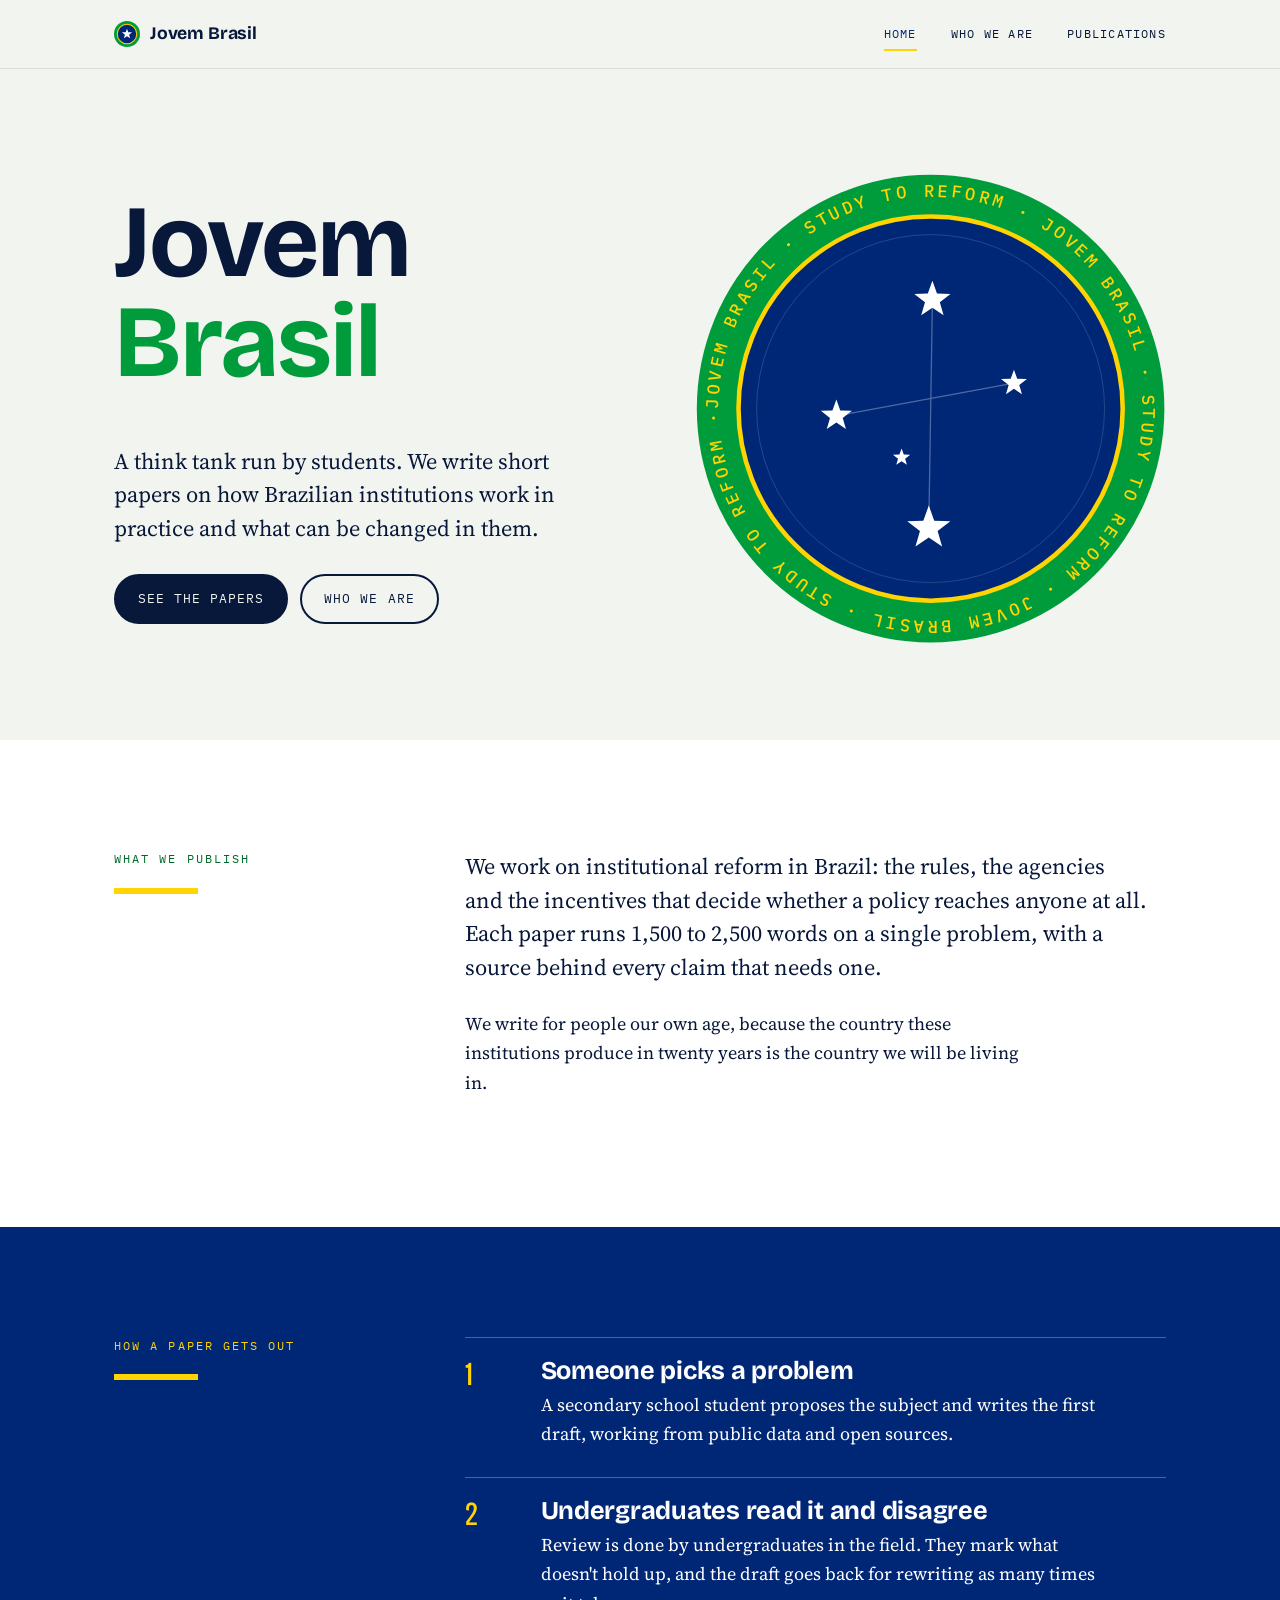
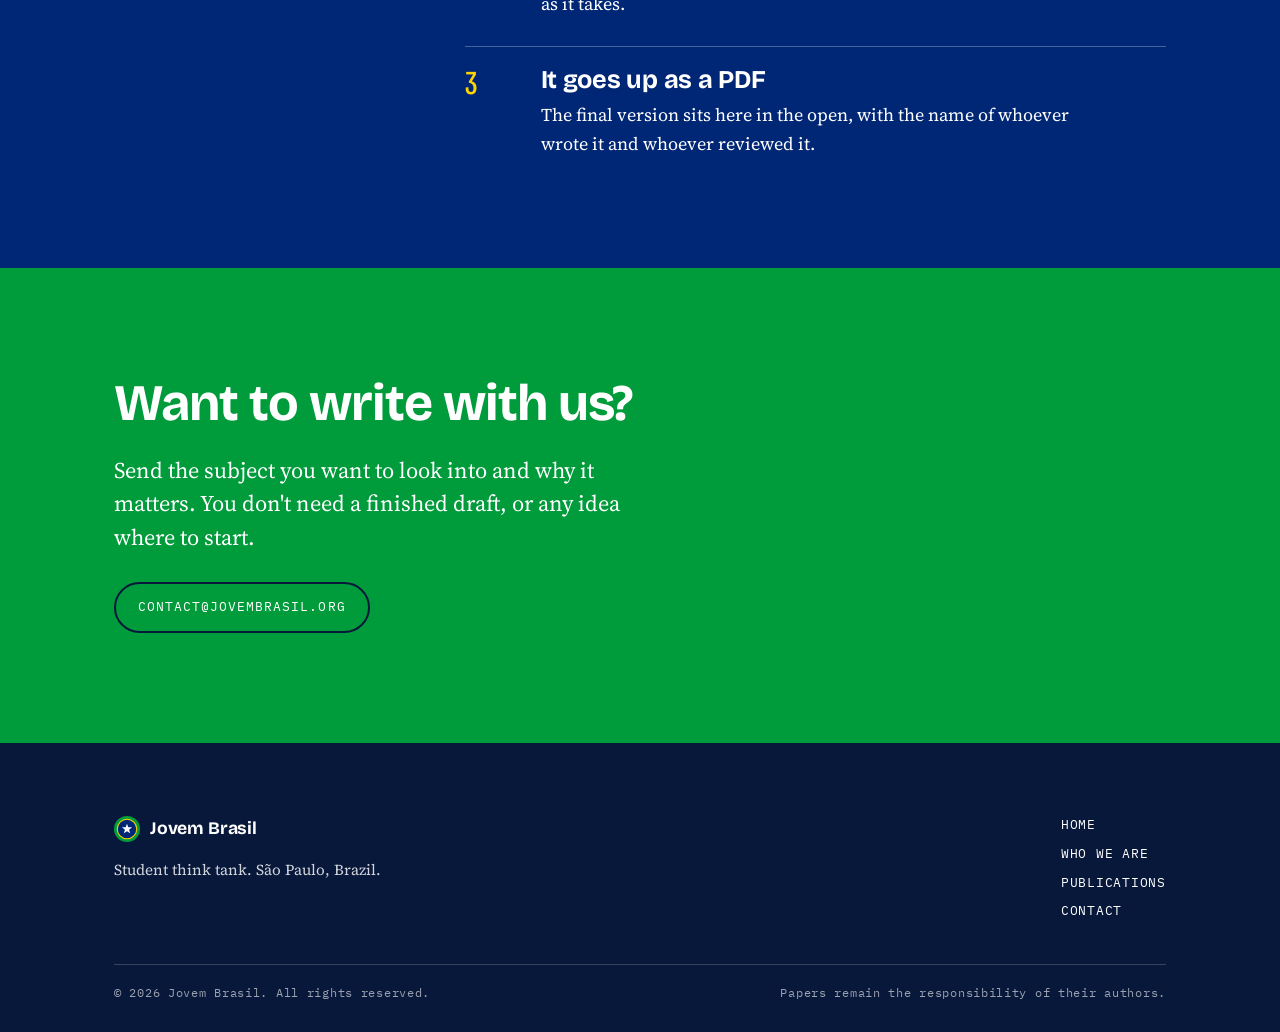
==== index.html @ 8a327abe "Add files via upload" ====
<!DOCTYPE html>
<html lang="en">
<head>
<meta charset="utf-8">
<meta name="viewport" content="width=device-width, initial-scale=1">
<title>Jovem Brasil</title>
<meta name="description" content="A student think tank publishing short papers on Brazilian institutions, written by school students and reviewed by undergraduates.">
<link rel="preconnect" href="https://fonts.googleapis.com">
<link rel="preconnect" href="https://fonts.gstatic.com" crossorigin>
<link href="https://fonts.googleapis.com/css2?family=Bricolage+Grotesque:opsz,wdth,wght@12..96,75..100,400..800&family=IBM+Plex+Mono:wght@400;500&family=Source+Serif+4:ital,opsz,wght@0,8..60,300..700;1,8..60,400&display=swap" rel="stylesheet">
<link rel="stylesheet" href="assets/styles.css">
</head>
<body>

<header class="topbar">
  <div class="wrap">
    <a class="brand" href="index.html">
      <svg class="lozenge" viewBox="0 0 40 40" aria-hidden="true">
        <circle cx="20" cy="20" r="20" fill="#009c3b"/>
        <circle cx="20" cy="20" r="15" fill="#002776"/>
        <circle cx="20" cy="20" r="15" fill="none" stroke="#ffd400" stroke-width="1.6"/>
        <path d="M 0.0,-10.0 L 2.41,-3.32 L 9.51,-3.09 L 3.9,1.27 L 5.88,8.09 L 0.0,4.1 L -5.88,8.09 L -3.9,1.27 L -9.51,-3.09 L -2.41,-3.32 Z" fill="#ffffff" transform="translate(20,20) scale(0.82)"/>
      </svg>
      Jovem Brasil
    </a>
    <nav class="menu">
      <a href="index.html" aria-current="page">Home</a>
      <a href="who-we-are.html">Who we are</a>
      <a href="publications.html">Publications</a>
    </nav>
  </div>
</header>

<main>

<section class="hero">
  <div class="wrap">
    <div>
      <h1><span>Jovem</span><span class="b">Brasil</span></h1>
      <p class="lead pitch">A think tank run by students. We write short papers on how Brazilian institutions work in practice and what can be changed in them.</p>
      <div class="actions">
        <a class="button" href="publications.html">See the papers</a>
        <a class="button ghost" href="who-we-are.html">Who we are</a>
      </div>
    </div>

    <div class="sphere">
      <svg viewBox="0 0 520 520" role="img" aria-label="The Jovem Brasil seal: the Southern Cross inside a ring that turns as the page scrolls.">
        <defs>
          <path id="ring" d="M 260,260 m -234,0 a 234,234 0 1,1 468,0 a 234,234 0 1,1 -468,0"/>
        </defs>
        <circle cx="260" cy="260" r="258" fill="#009c3b"/>
        <circle cx="260" cy="260" r="212" fill="#002776"/>
        <circle cx="260" cy="260" r="212" fill="none" stroke="#ffd400" stroke-width="5"/>
        <circle cx="260" cy="260" r="192" fill="none" stroke="#ffffff" stroke-width="1" opacity="0.16"/>
        <g stroke="#ffffff" stroke-width="1.4" opacity="0.3">
          <line x1="262" y1="140" x2="258" y2="392"/>
          <line x1="156" y1="268" x2="352" y2="232"/>
        </g>
        <g fill="#ffffff">
          <path class="star" d="M 0.0,-10.0 L 2.41,-3.32 L 9.51,-3.09 L 3.9,1.27 L 5.88,8.09 L 0.0,4.1 L -5.88,8.09 L -3.9,1.27 L -9.51,-3.09 L -2.41,-3.32 Z" transform="translate(262,140) scale(2.1)"/>
          <path class="star" d="M 0.0,-10.0 L 2.41,-3.32 L 9.51,-3.09 L 3.9,1.27 L 5.88,8.09 L 0.0,4.1 L -5.88,8.09 L -3.9,1.27 L -9.51,-3.09 L -2.41,-3.32 Z" transform="translate(352,232) scale(1.5)"/>
          <path class="star" d="M 0.0,-10.0 L 2.41,-3.32 L 9.51,-3.09 L 3.9,1.27 L 5.88,8.09 L 0.0,4.1 L -5.88,8.09 L -3.9,1.27 L -9.51,-3.09 L -2.41,-3.32 Z" transform="translate(156,268) scale(1.8)"/>
          <path class="star" d="M 0.0,-10.0 L 2.41,-3.32 L 9.51,-3.09 L 3.9,1.27 L 5.88,8.09 L 0.0,4.1 L -5.88,8.09 L -3.9,1.27 L -9.51,-3.09 L -2.41,-3.32 Z" transform="translate(228,314) scale(1)"/>
          <path class="star" d="M 0.0,-10.0 L 2.41,-3.32 L 9.51,-3.09 L 3.9,1.27 L 5.88,8.09 L 0.0,4.1 L -5.88,8.09 L -3.9,1.27 L -9.51,-3.09 L -2.41,-3.32 Z" transform="translate(258,392) scale(2.5)"/>
        </g>
        <g id="ribbon">
          <text font-family="IBM Plex Mono, monospace" font-size="19" font-weight="500" fill="#ffd400">
            <textPath href="#ring" startOffset="0" textLength="1465" lengthAdjust="spacing">JOVEM BRASIL · STUDY TO REFORM · JOVEM BRASIL · STUDY TO REFORM · JOVEM BRASIL · STUDY TO REFORM · </textPath>
          </text>
        </g>
      </svg>
    </div>
  </div>
</section>

<section class="band white">
  <div class="wrap split">
    <div class="reveal">
      <span class="eyebrow">What we publish</span>
      <hr class="rule">
    </div>
    <div class="reveal" style="--d:.1s">
      <p class="lead">We work on institutional reform in Brazil: the rules, the agencies and the incentives that decide whether a policy reaches anyone at all. Each paper runs 1,500 to 2,500 words on a single problem, with a source behind every claim that needs one.</p>
      <p>We write for people our own age, because the country these institutions produce in twenty years is the country we will be living in.</p>
      </div>
  </div>
</section>

<section class="band blue">
  <div class="wrap split">
    <div class="reveal">
      <span class="eyebrow">How a paper gets out</span>
      <hr class="rule">
    </div>
    <ol class="steps reveal" style="--d:.1s">
      <li class="step">
        <span class="n">1</span>
        <div>
          <h3>Someone picks a problem</h3>
          <p>A secondary school student proposes the subject and writes the first draft, working from public data and open sources.</p>
        </div>
      </li>
      <li class="step">
        <span class="n">2</span>
        <div>
          <h3>Undergraduates read it and disagree</h3>
          <p>Review is done by undergraduates in the field. They mark what doesn't hold up, and the draft goes back for rewriting as many times as it takes.</p>
        </div>
      </li>
      <li class="step">
        <span class="n">3</span>
        <div>
          <h3>It goes up as a PDF</h3>
          <p>The final version sits here in the open, with the name of whoever wrote it and whoever reviewed it.</p>
        </div>
      </li>
    </ol>
  </div>
</section>

<section class="band green">
  <div class="wrap">
    <div class="reveal" style="max-width:60ch">
      <h2>Want to write with us?</h2>
      <p class="lead">Send the subject you want to look into and why it matters. You don't need a finished draft, or any idea where to start.</p>
      <div class="actions">
        <a class="button ghost" href="mailto:contact@jovembrasil.org">contact@jovembrasil.org</a>
      </div>
    </div>
  </div>
</section>

</main>

<footer class="site-footer">
  <div class="wrap">
    <div class="footer-grid">
      <div style="max-width:34ch">
        <a class="brand" href="index.html" style="color:#fff">
          <svg class="lozenge" viewBox="0 0 40 40" aria-hidden="true">
        <circle cx="20" cy="20" r="20" fill="#009c3b"/>
        <circle cx="20" cy="20" r="15" fill="#002776"/>
        <circle cx="20" cy="20" r="15" fill="none" stroke="#ffd400" stroke-width="1.6"/>
        <path d="M 0.0,-10.0 L 2.41,-3.32 L 9.51,-3.09 L 3.9,1.27 L 5.88,8.09 L 0.0,4.1 L -5.88,8.09 L -3.9,1.27 L -9.51,-3.09 L -2.41,-3.32 Z" fill="#ffffff" transform="translate(20,20) scale(0.82)"/>
      </svg>
          Jovem Brasil
        </a>
        <p style="margin-top:14px">Student think tank. São Paulo, Brazil.</p>
      </div>
      <nav>
        <a href="index.html">Home</a>
        <a href="who-we-are.html">Who we are</a>
        <a href="publications.html">Publications</a>
        <a href="mailto:contact@jovembrasil.org">Contact</a>
      </nav>
    </div>
    <div class="rights">
      <span>© 2026 Jovem Brasil. All rights reserved.</span>
      <span>Papers remain the responsibility of their authors.</span>
    </div>
  </div>
</footer>

<script src="assets/site.js"></script>
</body>
</html>
---- assets/styles.css ----
/* Jovem Brasil — stylesheet */

:root {
  --blue: #002776;
  --blue-bright: #0b47b8;
  --green: #009c3b;
  --green-dark: #00682a;
  --yellow: #ffd400;
  --paper: #f1f4ef;
  --white: #ffffff;
  --ink: #08183a;
  --grey: #5a6478;

  --display: "Bricolage Grotesque", "Archivo", system-ui, sans-serif;
  --body: "Source Serif 4", Georgia, serif;
  --util: "IBM Plex Mono", ui-monospace, monospace;

  --max: 1180px;
  --gut: clamp(20px, 5vw, 64px);
}

* { box-sizing: border-box; }

html { scroll-behavior: smooth; }

body {
  margin: 0;
  background: var(--paper);
  color: var(--ink);
  font-family: var(--body);
  font-size: 18px;
  line-height: 1.62;
  -webkit-font-smoothing: antialiased;
}

img, svg { max-width: 100%; }

a { color: var(--blue); text-decoration-thickness: 1px; text-underline-offset: 3px; }
a:hover { color: var(--green-dark); }

:focus-visible { outline: 3px solid var(--blue-bright); outline-offset: 3px; }

.wrap { max-width: var(--max); margin: 0 auto; padding-inline: var(--gut); }

/* ---------- type ---------- */

h1, h2, h3 {
  font-family: var(--display);
  font-weight: 700;
  line-height: 0.98;
  letter-spacing: -0.02em;
  margin: 0 0 0.5em;
  font-variation-settings: "wdth" 110, "opsz" 32;
}

h1 { font-size: clamp(3rem, 10vw, 6.4rem); }
h2 { font-size: clamp(2rem, 5vw, 3.2rem); }
h3 { font-size: clamp(1.25rem, 2.4vw, 1.6rem); letter-spacing: -0.01em; }

p { margin: 0 0 1.1em; max-width: 62ch; }

.eyebrow {
  font-family: var(--util);
  font-size: 0.72rem;
  letter-spacing: 0.18em;
  text-transform: uppercase;
  color: var(--green-dark);
  display: block;
  margin-bottom: 1.2rem;
}

.lead { font-size: clamp(1.15rem, 2.2vw, 1.4rem); line-height: 1.5; }

/* ---------- header ---------- */

header.topbar {
  position: sticky;
  top: 0;
  z-index: 50;
  background: rgba(241, 244, 239, 0.88);
  backdrop-filter: blur(10px);
  border-bottom: 1px solid rgba(8, 24, 58, 0.1);
}

.topbar .wrap {
  display: flex;
  align-items: center;
  justify-content: space-between;
  gap: 20px;
  min-height: 68px;
}

.brand {
  display: flex;
  align-items: center;
  gap: 10px;
  font-family: var(--display);
  font-weight: 700;
  font-size: 1.1rem;
  letter-spacing: -0.01em;
  color: var(--ink);
  text-decoration: none;
}
.brand:hover { color: var(--blue); }
.brand .lozenge { width: 26px; height: 26px; flex: none; }

nav.menu {
  display: flex;
  gap: clamp(14px, 3vw, 34px);
  font-family: var(--util);
  font-size: 0.78rem;
  letter-spacing: 0.1em;
  text-transform: uppercase;
}
nav.menu a { color: var(--ink); text-decoration: none; padding: 6px 0; border-bottom: 2px solid transparent; }
nav.menu a:hover, nav.menu a[aria-current="page"] { border-bottom-color: var(--yellow); color: var(--blue); }

/* ---------- hero ---------- */

.hero { padding: clamp(48px, 9vw, 104px) 0 clamp(56px, 8vw, 96px); position: relative; overflow: hidden; }

.hero .wrap {
  display: grid;
  grid-template-columns: 1.05fr 0.95fr;
  gap: clamp(28px, 5vw, 60px);
  align-items: center;
}

.hero h1 span { display: block; }
.hero h1 .b { color: var(--green); }
.hero .pitch { max-width: 46ch; }

.actions { display: flex; flex-wrap: wrap; gap: 12px; margin-top: 28px; }

.button {
  font-family: var(--util);
  font-size: 0.8rem;
  letter-spacing: 0.08em;
  text-transform: uppercase;
  padding: 13px 22px;
  border-radius: 100px;
  border: 2px solid var(--ink);
  background: var(--ink);
  color: var(--paper);
  text-decoration: none;
  cursor: pointer;
  transition: transform 0.18s ease, background 0.18s ease, color 0.18s ease;
}
.button:hover { transform: translateY(-2px); background: var(--green); border-color: var(--green); color: #fff; }
.button.ghost { background: transparent; color: var(--ink); }
.button.ghost:hover { background: var(--yellow); border-color: var(--yellow); color: var(--ink); }

/* ---------- sphere (signature element) ---------- */

.sphere { position: relative; }
.sphere svg { display: block; width: 100%; height: auto; }
.star { animation: twinkle 4s ease-in-out infinite; }
.star:nth-child(3n) { animation-delay: 1.3s; }
.star:nth-child(4n) { animation-delay: 2.6s; }
@keyframes twinkle { 0%, 100% { opacity: 1; } 50% { opacity: 0.72; } }

/* ---------- bands ---------- */

.band { padding: clamp(56px, 9vw, 110px) 0; }
.band.green { background: var(--green); color: #fff; }
.band.green .eyebrow { color: var(--yellow); }
.band.green a { color: #fff; }
.band.blue { background: var(--blue); color: #fff; }
.band.blue .eyebrow { color: var(--yellow); }
.band.white { background: var(--white); }

.split {
  display: grid;
  grid-template-columns: minmax(0, 0.58fr) minmax(0, 1.42fr);
  gap: clamp(24px, 5vw, 72px);
  align-items: start;
}
.split > :first-child { position: sticky; top: 96px; }

.rule { height: 6px; background: var(--yellow); border: 0; margin: 0 0 clamp(28px, 4vw, 44px); width: 84px; }

/* numbered because the order is real: write, review, publish */
.steps { list-style: none; margin: 0; padding: 0; display: grid; gap: 28px; }
.step {
  display: grid;
  grid-template-columns: 58px 1fr;
  gap: 18px;
  align-items: start;
  border-top: 1px solid rgba(255, 255, 255, 0.28);
  padding-top: 20px;
}
.band.white .step { border-top-color: rgba(8, 24, 58, 0.14); }
.step .n { font-family: var(--display); font-size: 2.1rem; line-height: 1; color: var(--yellow); font-variation-settings: "wdth" 75; }
.step p { margin: 0; }
.step h3 { margin-bottom: 0.3em; }

/* ---------- publications ---------- */

.topics { display: flex; flex-wrap: wrap; gap: 10px; margin-bottom: clamp(30px, 5vw, 48px); }
.topic {
  font-family: var(--util);
  font-size: 0.78rem;
  letter-spacing: 0.06em;
  padding: 11px 18px;
  border-radius: 100px;
  border: 2px solid rgba(8, 24, 58, 0.18);
  background: transparent;
  color: var(--ink);
  cursor: pointer;
  transition: background 0.16s ease, border-color 0.16s ease, transform 0.16s ease;
}
.topic:hover { transform: translateY(-2px); border-color: var(--green); }
.topic[aria-pressed="true"] { background: var(--blue); border-color: var(--blue); color: #fff; }
.topic .count { opacity: 0.6; margin-left: 7px; }

.list { display: grid; gap: 0; border-top: 1px solid rgba(8, 24, 58, 0.14); }

.paper {
  display: grid;
  grid-template-columns: 1fr auto;
  gap: 18px;
  align-items: center;
  padding: 26px 0;
  border-bottom: 1px solid rgba(8, 24, 58, 0.14);
}
.paper .preview[hidden] { display: none; }
.paper .preview {
  grid-column: 1 / -1;
  display: grid;
  grid-template-columns: minmax(0, 1.35fr) minmax(0, 1fr);
  gap: 22px;
  align-items: start;
  margin-top: 8px;
}
.paper .viewer {
  border: 1px solid rgba(8, 24, 58, 0.16);
  border-radius: 8px;
  overflow: hidden;
  background: var(--white);
  height: 460px;
}
.paper .viewer.missing { display: grid; place-items: center; padding: 28px; text-align: center; }
.paper .viewer.missing p { font-size: 0.92rem; color: var(--grey); margin: 0; max-width: 34ch; }
.paper .viewer.missing code { font-family: var(--util); font-size: 0.86em; background: rgba(8,24,58,.07); padding: 2px 6px; border-radius: 4px; word-break: break-all; }
.paper .viewer object, .paper .viewer iframe { width: 100%; height: 100%; border: 0; display: block; }
.paper .aside { display: grid; gap: 16px; justify-items: start; }
.paper .preview.plain { grid-template-columns: 1fr; }
.paper .fallback { font-family: var(--util); font-size: 0.74rem; color: var(--grey); margin: 0; }

.paper .note {
  margin: 0;
  padding: 16px 20px;
  background: var(--white);
  border-left: 4px solid var(--yellow);
  border-radius: 0 8px 8px 0;
  font-size: 0.96rem;
  line-height: 1.55;
  color: var(--ink);
  max-width: 72ch;
}
.paper h3 { margin: 0 0 6px; }
.paper .meta { font-family: var(--util); font-size: 0.78rem; color: var(--grey); letter-spacing: 0.02em; }
.paper .tag {
  display: inline-block;
  font-family: var(--util);
  font-size: 0.68rem;
  letter-spacing: 0.1em;
  text-transform: uppercase;
  background: var(--yellow);
  color: var(--ink);
  padding: 4px 10px;
  border-radius: 100px;
  margin-bottom: 10px;
}

.empty {
  padding: clamp(40px, 7vw, 72px) clamp(24px, 5vw, 56px);
  background: var(--white);
  border: 2px dashed rgba(0, 39, 118, 0.3);
  border-radius: 10px;
  text-align: center;
}
.empty h3 { margin-bottom: 0.4em; }
.empty p { margin-inline: auto; }

/* ---------- team ---------- */

.team { display: grid; grid-template-columns: repeat(auto-fit, minmax(290px, 1fr)); gap: 26px; margin-top: 10px; }
.person { background: var(--white); border-radius: 10px; padding: 24px; border-bottom: 6px solid var(--green); }
.person:nth-child(3n+2) { border-bottom-color: var(--yellow); }
.person:nth-child(3n+3) { border-bottom-color: var(--blue); }
.person h3 { margin-bottom: 2px; }
.person .role { font-family: var(--util); font-size: 0.75rem; letter-spacing: 0.08em; text-transform: uppercase; color: var(--grey); }
.person p { font-size: 0.95rem; margin: 12px 0 0; }

/* ---------- footer ---------- */

footer.site-footer { background: var(--ink); color: rgba(255, 255, 255, 0.82); padding: clamp(44px, 6vw, 72px) 0 30px; font-size: 0.95rem; }
footer.site-footer a { color: #fff; }
.footer-grid { display: flex; flex-wrap: wrap; gap: 30px; justify-content: space-between; align-items: flex-start; }
.footer-grid nav { display: grid; gap: 8px; font-family: var(--util); font-size: 0.8rem; letter-spacing: 0.06em; text-transform: uppercase; }
.footer-grid nav a { text-decoration: none; }
.footer-grid nav a:hover { color: var(--yellow); }
.rights {
  margin-top: 42px;
  padding-top: 18px;
  border-top: 1px solid rgba(255, 255, 255, 0.18);
  font-family: var(--util);
  font-size: 0.74rem;
  letter-spacing: 0.06em;
  color: rgba(255, 255, 255, 0.6);
  display: flex;
  flex-wrap: wrap;
  gap: 10px;
  justify-content: space-between;
}

/* ---------- scroll animation ---------- */

.reveal {
  opacity: 0;
  transform: translateY(22px);
  transition: opacity 0.75s cubic-bezier(0.2, 0.7, 0.2, 1), transform 0.75s cubic-bezier(0.2, 0.7, 0.2, 1);
  transition-delay: var(--d, 0s);
}
.reveal.in { opacity: 1; transform: none; }

@media (prefers-reduced-motion: reduce) {
  html { scroll-behavior: auto; }
  .reveal { opacity: 1; transform: none; transition: none; }
  .star { animation: none; }
  * { animation-duration: 0.001ms !important; transition-duration: 0.001ms !important; }
}

/* ---------- responsive ---------- */

@media (max-width: 900px) {
  .hero .wrap { grid-template-columns: 1fr; }
  .sphere { max-width: 400px; margin-inline: auto; order: -1; }
  .split { grid-template-columns: 1fr; }
  .split > :first-child { position: static; }
  .paper { grid-template-columns: 1fr; align-items: start; }
  .paper .preview { grid-template-columns: 1fr; }
  .paper .viewer { height: 340px; }
}

@media (max-width: 620px) {
  body { font-size: 17px; }
  .topic { font-size: 0.72rem; padding: 10px 14px; }
  .topbar .wrap { flex-wrap: wrap; min-height: 0; padding-block: 12px; gap: 8px; }
  nav.menu { gap: 16px; }
}
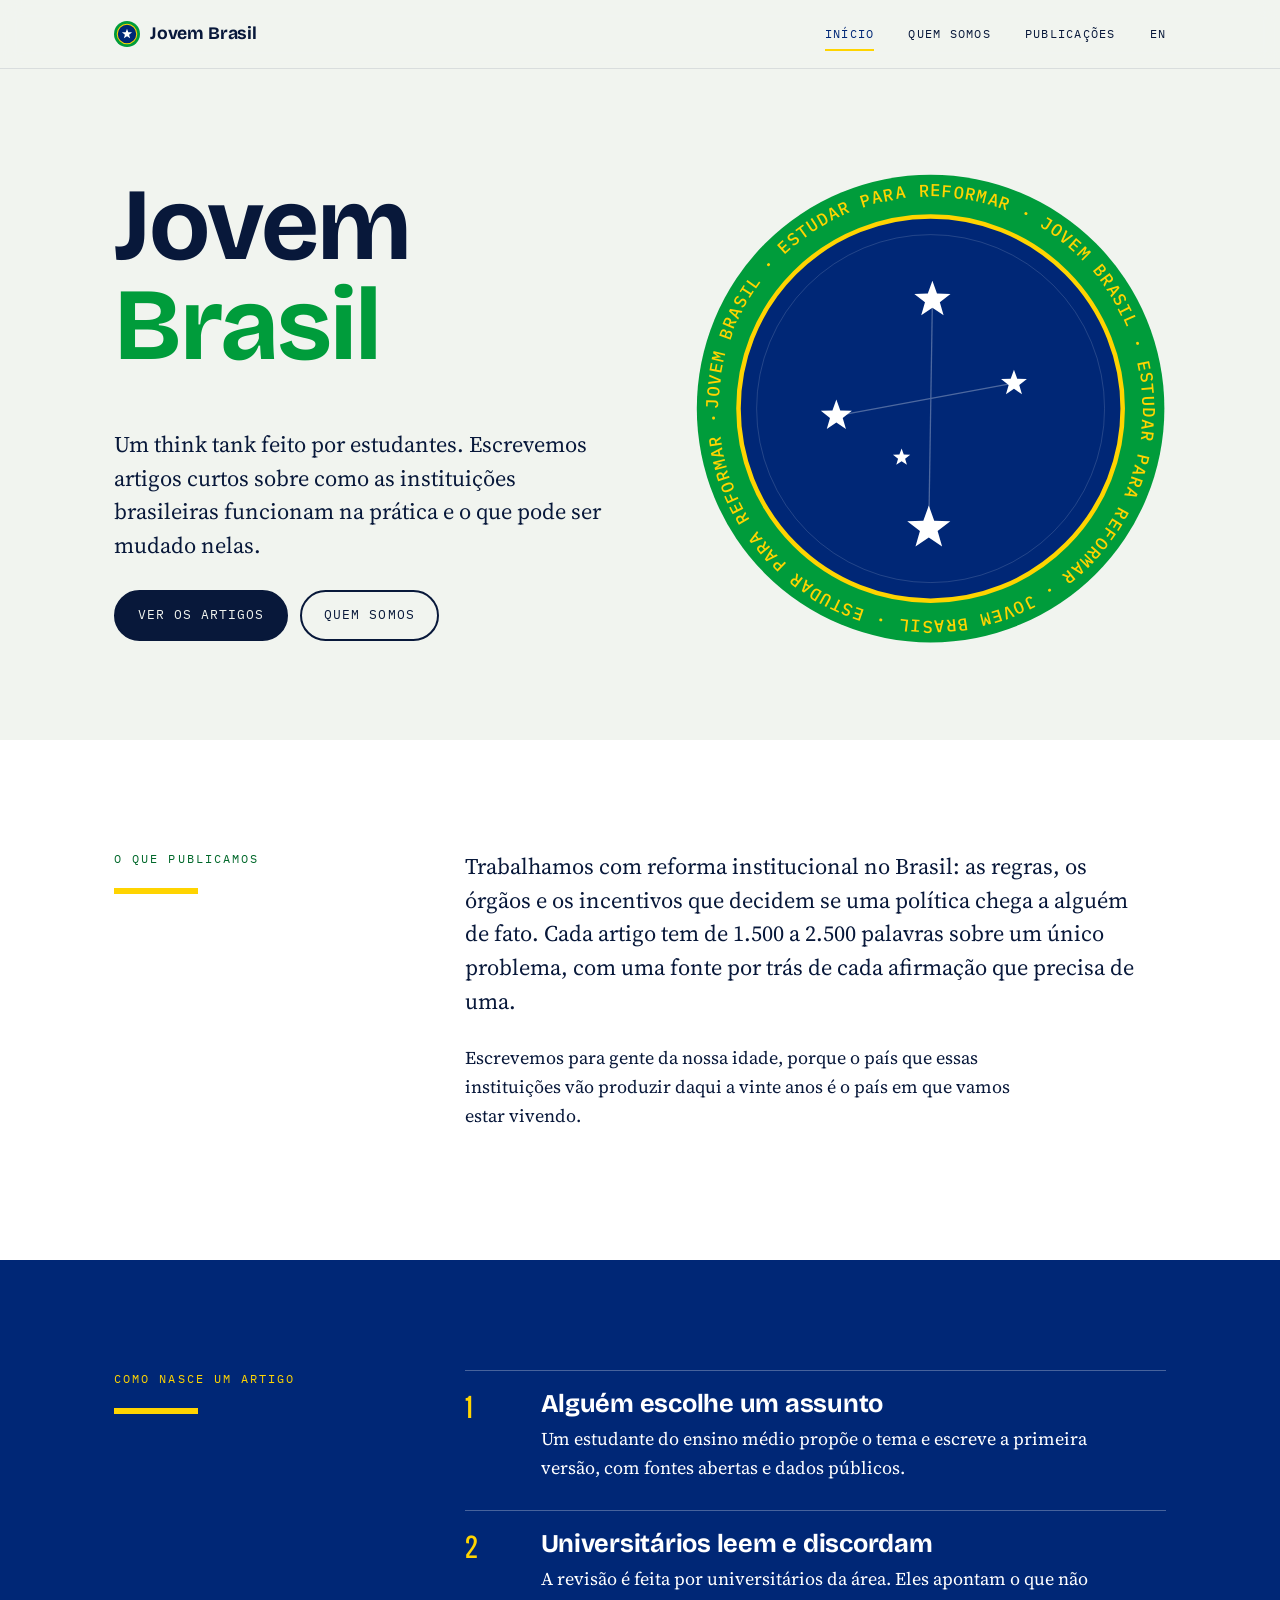
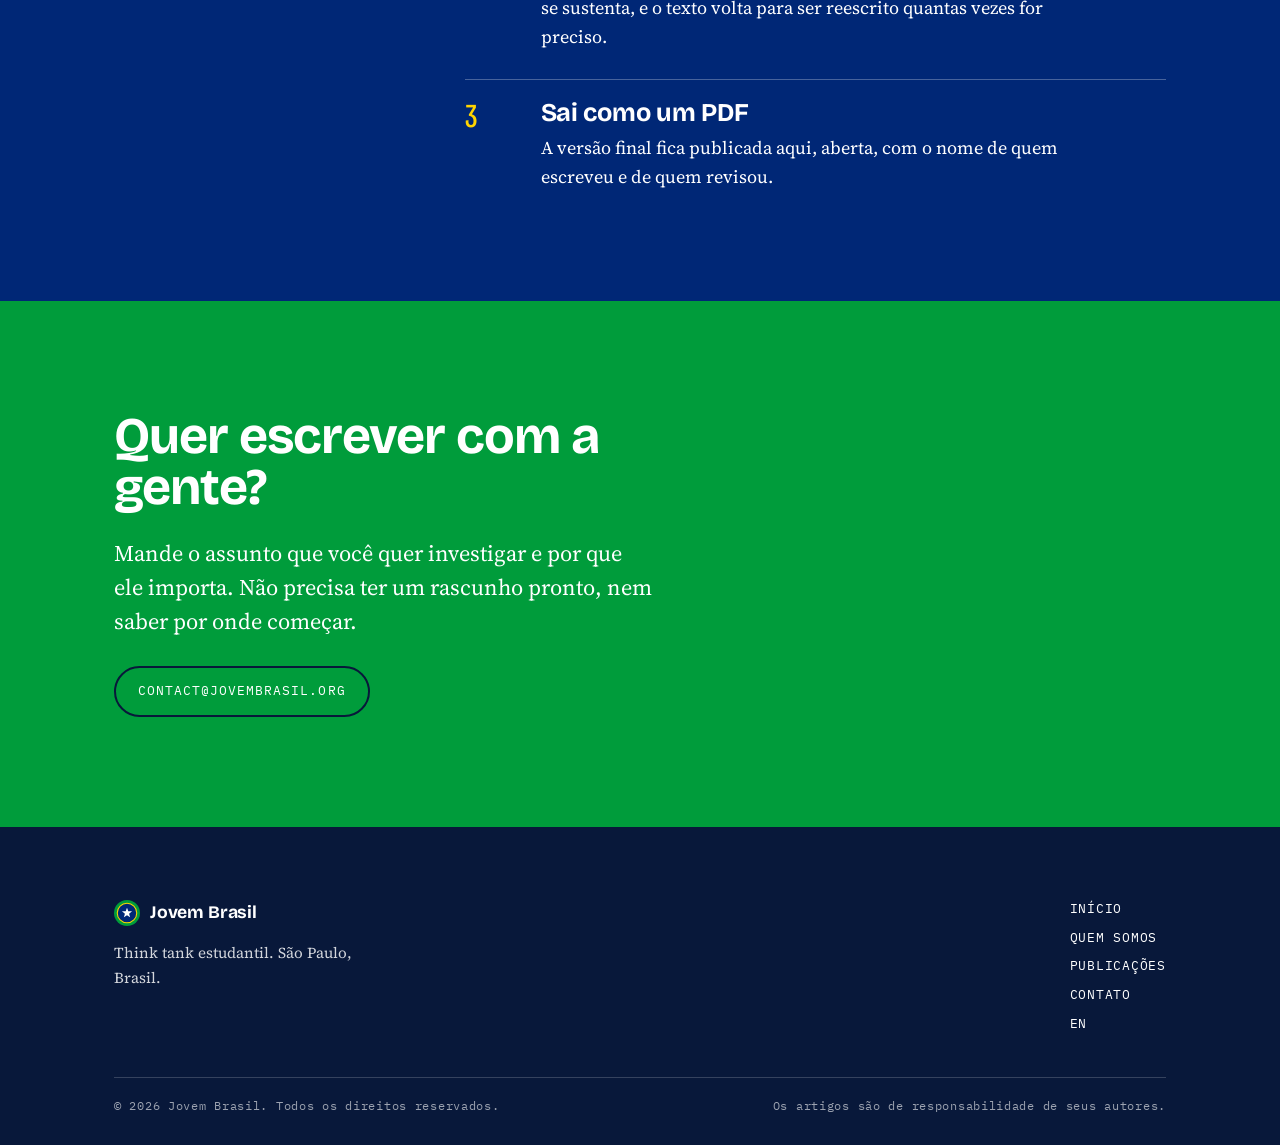
==== commit c7685262: "Add files via upload" ====
--- a/index.html
+++ b/index.html
@@ -1,14 +1,16 @@
 <!DOCTYPE html>
-<html lang="en">
+<html lang="pt-BR">
 <head>
 <meta charset="utf-8">
 <meta name="viewport" content="width=device-width, initial-scale=1">
 <title>Jovem Brasil</title>
-<meta name="description" content="A student think tank publishing short papers on Brazilian institutions, written by school students and reviewed by undergraduates.">
+  <link rel="icon" href="../favicon.svg" type="image/svg+xml">
+<link rel="apple-touch-icon" href="../apple-touch-icon.png">
+<meta name="description" content="Um think tank estudantil que publica artigos curtos sobre as instituições brasileiras, escritos por estudantes do ensino médio e revisados por universitários.">
 <link rel="preconnect" href="https://fonts.googleapis.com">
 <link rel="preconnect" href="https://fonts.gstatic.com" crossorigin>
 <link href="https://fonts.googleapis.com/css2?family=Bricolage+Grotesque:opsz,wdth,wght@12..96,75..100,400..800&family=IBM+Plex+Mono:wght@400;500&family=Source+Serif+4:ital,opsz,wght@0,8..60,300..700;1,8..60,400&display=swap" rel="stylesheet">
-<link rel="stylesheet" href="assets/styles.css">
+<link rel="stylesheet" href="../assets/styles.css">
 </head>
 <body>
 
@@ -24,9 +26,10 @@
       Jovem Brasil
     </a>
     <nav class="menu">
-      <a href="index.html" aria-current="page">Home</a>
-      <a href="who-we-are.html">Who we are</a>
-      <a href="publications.html">Publications</a>
+      <a href="index.html" aria-current="page">Início</a>
+      <a href="who-we-are.html">Quem somos</a>
+      <a href="publications.html">Publicações</a>
+      <a href="../index.html" class="lang-switch">EN</a>
     </nav>
   </div>
 </header>
@@ -37,15 +40,15 @@
   <div class="wrap">
     <div>
       <h1><span>Jovem</span><span class="b">Brasil</span></h1>
-      <p class="lead pitch">A think tank run by students. We write short papers on how Brazilian institutions work in practice and what can be changed in them.</p>
+      <p class="lead pitch">Um think tank feito por estudantes. Escrevemos artigos curtos sobre como as instituições brasileiras funcionam na prática e o que pode ser mudado nelas.</p>
       <div class="actions">
-        <a class="button" href="publications.html">See the papers</a>
-        <a class="button ghost" href="who-we-are.html">Who we are</a>
+        <a class="button" href="publications.html">Ver os artigos</a>
+        <a class="button ghost" href="who-we-are.html">Quem somos</a>
       </div>
     </div>
 
     <div class="sphere">
-      <svg viewBox="0 0 520 520" role="img" aria-label="The Jovem Brasil seal: the Southern Cross inside a ring that turns as the page scrolls.">
+      <svg viewBox="0 0 520 520" role="img" aria-label="O selo da Jovem Brasil: o Cruzeiro do Sul dentro de um anel que gira conforme a página rola.">
         <defs>
           <path id="ring" d="M 260,260 m -234,0 a 234,234 0 1,1 468,0 a 234,234 0 1,1 -468,0"/>
         </defs>
@@ -66,7 +69,7 @@
         </g>
         <g id="ribbon">
           <text font-family="IBM Plex Mono, monospace" font-size="19" font-weight="500" fill="#ffd400">
-            <textPath href="#ring" startOffset="0" textLength="1465" lengthAdjust="spacing">JOVEM BRASIL · STUDY TO REFORM · JOVEM BRASIL · STUDY TO REFORM · JOVEM BRASIL · STUDY TO REFORM · </textPath>
+            <textPath href="#ring" startOffset="0" textLength="1465" lengthAdjust="spacing">JOVEM BRASIL · ESTUDAR PARA REFORMAR · JOVEM BRASIL · ESTUDAR PARA REFORMAR · JOVEM BRASIL · ESTUDAR PARA REFORMAR · </textPath>
           </text>
         </g>
       </svg>
@@ -77,12 +80,12 @@
 <section class="band white">
   <div class="wrap split">
     <div class="reveal">
-      <span class="eyebrow">What we publish</span>
+      <span class="eyebrow">O que publicamos</span>
       <hr class="rule">
     </div>
     <div class="reveal" style="--d:.1s">
-      <p class="lead">We work on institutional reform in Brazil: the rules, the agencies and the incentives that decide whether a policy reaches anyone at all. Each paper runs 1,500 to 2,500 words on a single problem, with a source behind every claim that needs one.</p>
-      <p>We write for people our own age, because the country these institutions produce in twenty years is the country we will be living in.</p>
+      <p class="lead">Trabalhamos com reforma institucional no Brasil: as regras, os órgãos e os incentivos que decidem se uma política chega a alguém de fato. Cada artigo tem de 1.500 a 2.500 palavras sobre um único problema, com uma fonte por trás de cada afirmação que precisa de uma.</p>
+      <p>Escrevemos para gente da nossa idade, porque o país que essas instituições vão produzir daqui a vinte anos é o país em que vamos estar vivendo.</p>
       </div>
   </div>
 </section>
@@ -90,29 +93,29 @@
 <section class="band blue">
   <div class="wrap split">
     <div class="reveal">
-      <span class="eyebrow">How a paper gets out</span>
+      <span class="eyebrow">Como nasce um artigo</span>
       <hr class="rule">
     </div>
     <ol class="steps reveal" style="--d:.1s">
       <li class="step">
         <span class="n">1</span>
         <div>
-          <h3>Someone picks a problem</h3>
-          <p>A secondary school student proposes the subject and writes the first draft, working from public data and open sources.</p>
+          <h3>Alguém escolhe um assunto</h3>
+          <p>Um estudante do ensino médio propõe o tema e escreve a primeira versão, com fontes abertas e dados públicos.</p>
         </div>
       </li>
       <li class="step">
         <span class="n">2</span>
         <div>
-          <h3>Undergraduates read it and disagree</h3>
-          <p>Review is done by undergraduates in the field. They mark what doesn't hold up, and the draft goes back for rewriting as many times as it takes.</p>
+          <h3>Universitários leem e discordam</h3>
+          <p>A revisão é feita por universitários da área. Eles apontam o que não se sustenta, e o texto volta para ser reescrito quantas vezes for preciso.</p>
         </div>
       </li>
       <li class="step">
         <span class="n">3</span>
         <div>
-          <h3>It goes up as a PDF</h3>
-          <p>The final version sits here in the open, with the name of whoever wrote it and whoever reviewed it.</p>
+          <h3>Sai como um PDF</h3>
+          <p>A versão final fica publicada aqui, aberta, com o nome de quem escreveu e de quem revisou.</p>
         </div>
       </li>
     </ol>
@@ -122,8 +125,8 @@
 <section class="band green">
   <div class="wrap">
     <div class="reveal" style="max-width:60ch">
-      <h2>Want to write with us?</h2>
-      <p class="lead">Send the subject you want to look into and why it matters. You don't need a finished draft, or any idea where to start.</p>
+      <h2>Quer escrever com a gente?</h2>
+      <p class="lead">Mande o assunto que você quer investigar e por que ele importa. Não precisa ter um rascunho pronto, nem saber por onde começar.</p>
       <div class="actions">
         <a class="button ghost" href="mailto:contact@jovembrasil.org">contact@jovembrasil.org</a>
       </div>
@@ -146,22 +149,24 @@
       </svg>
           Jovem Brasil
         </a>
-        <p style="margin-top:14px">Student think tank. São Paulo, Brazil.</p>
+        <p style="margin-top:14px">Think tank estudantil. São Paulo, Brasil.</p>
       </div>
       <nav>
-        <a href="index.html">Home</a>
-        <a href="who-we-are.html">Who we are</a>
-        <a href="publications.html">Publications</a>
-        <a href="mailto:contact@jovembrasil.org">Contact</a>
+        <a href="index.html">Início</a>
+        <a href="who-we-are.html">Quem somos</a>
+        <a href="publications.html">Publicações</a>
+        <a href="mailto:contact@jovembrasil.org">Contato</a>
+        <a href="../index.html" class="lang-switch">EN</a>
       </nav>
     </div>
     <div class="rights">
-      <span>© 2026 Jovem Brasil. All rights reserved.</span>
-      <span>Papers remain the responsibility of their authors.</span>
+      <span>© 2026 Jovem Brasil. Todos os direitos reservados.</span>
+      <span>Os artigos são de responsabilidade de seus autores.</span>
     </div>
   </div>
 </footer>
 
-<script src="assets/site.js"></script>
+<script src="../assets/lang-gate.js"></script>
+<script src="../assets/site.js"></script>
 </body>
 </html>
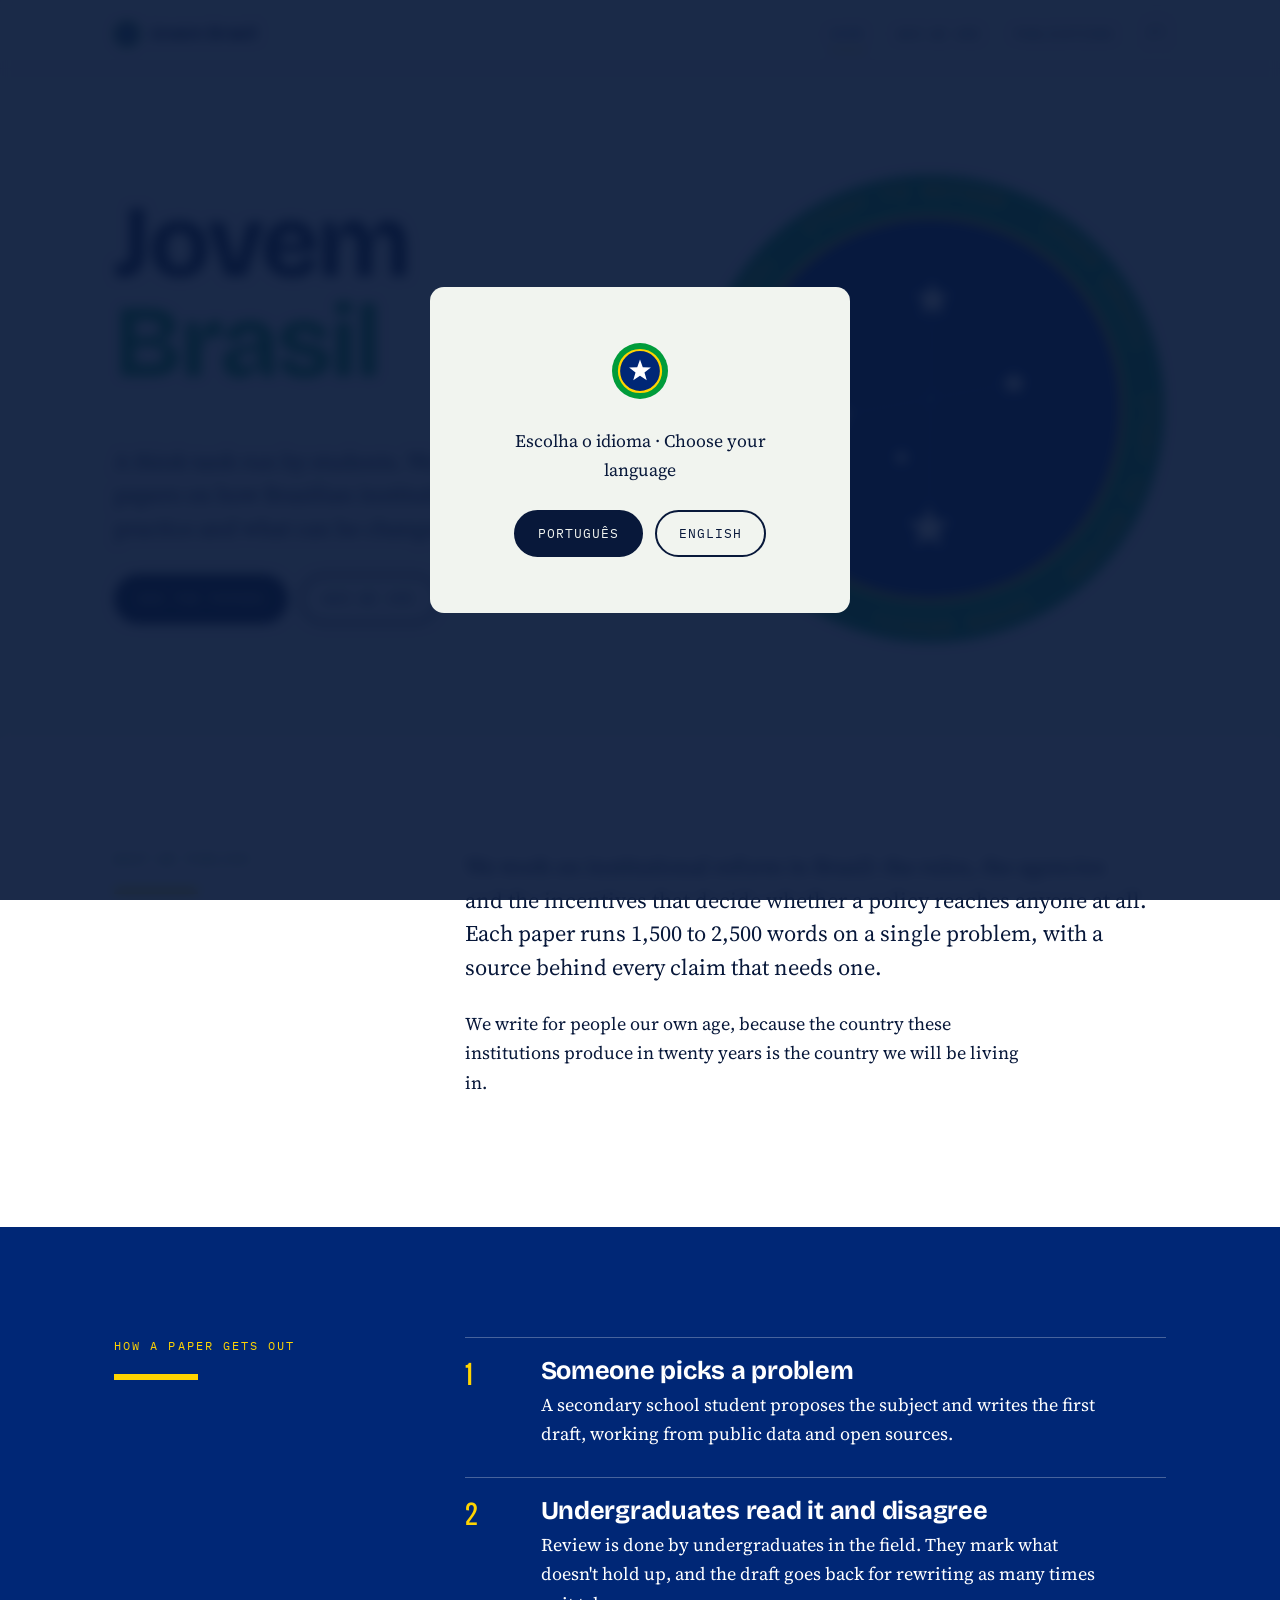
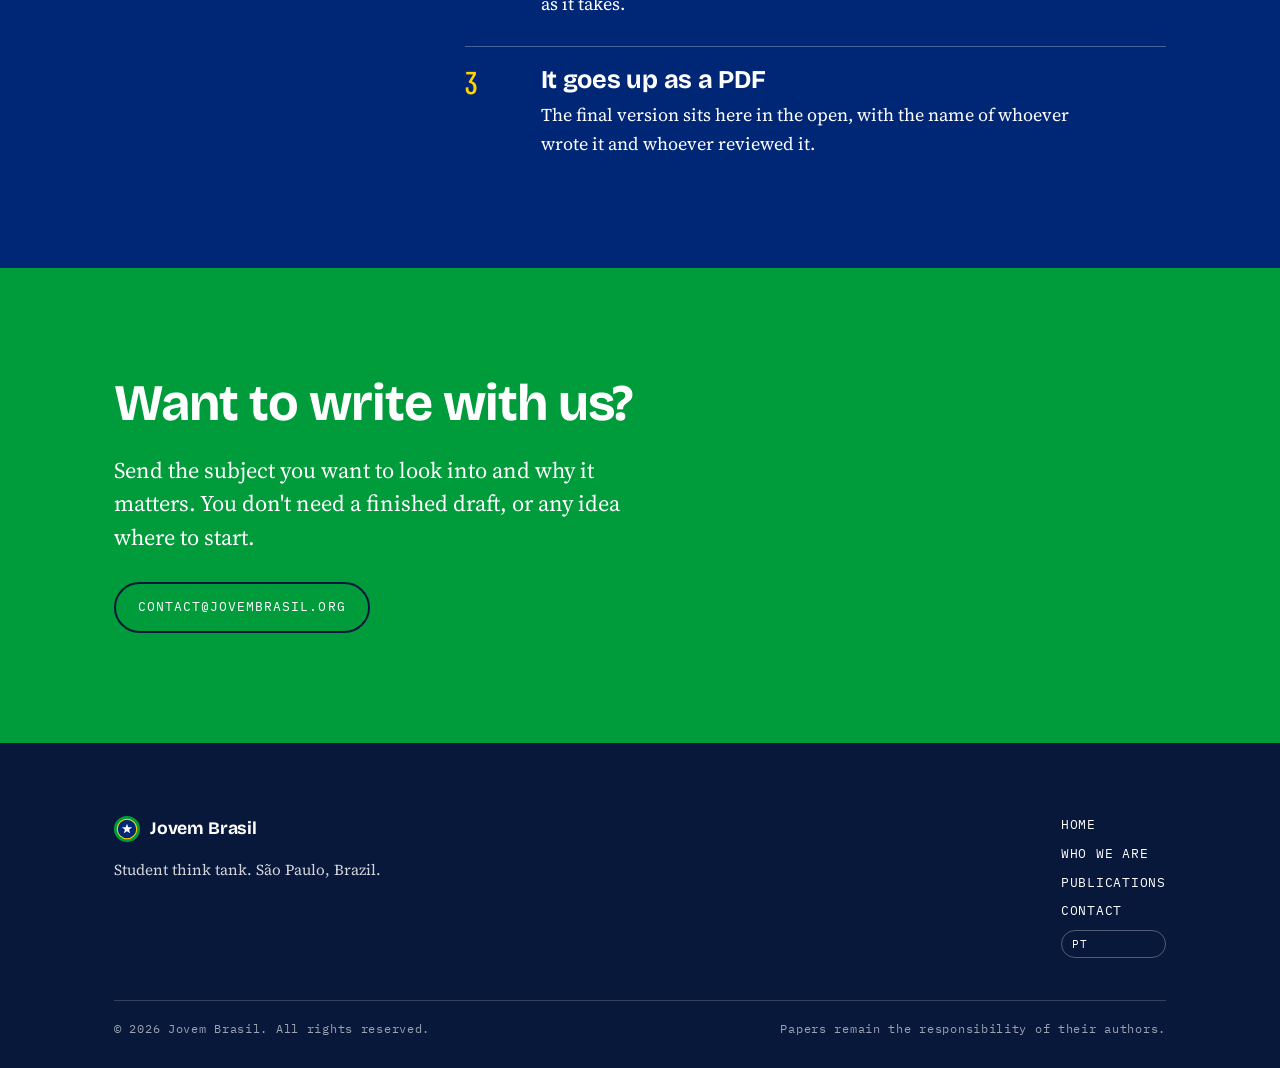
==== commit 7298dd3f: "Add files via upload" ====
--- a/index.html
+++ b/index.html
@@ -1,16 +1,16 @@
 <!DOCTYPE html>
-<html lang="pt-BR">
+<html lang="en">
 <head>
 <meta charset="utf-8">
 <meta name="viewport" content="width=device-width, initial-scale=1">
 <title>Jovem Brasil</title>
-  <link rel="icon" href="../favicon.svg" type="image/svg+xml">
-<link rel="apple-touch-icon" href="../apple-touch-icon.png">
-<meta name="description" content="Um think tank estudantil que publica artigos curtos sobre as instituições brasileiras, escritos por estudantes do ensino médio e revisados por universitários.">
+  <link rel="icon" href="favicon.svg" type="image/svg+xml">
+<link rel="apple-touch-icon" href="apple-touch-icon.png">
+<meta name="description" content="A student think tank publishing short papers on Brazilian institutions, written by school students and reviewed by undergraduates.">
 <link rel="preconnect" href="https://fonts.googleapis.com">
 <link rel="preconnect" href="https://fonts.gstatic.com" crossorigin>
 <link href="https://fonts.googleapis.com/css2?family=Bricolage+Grotesque:opsz,wdth,wght@12..96,75..100,400..800&family=IBM+Plex+Mono:wght@400;500&family=Source+Serif+4:ital,opsz,wght@0,8..60,300..700;1,8..60,400&display=swap" rel="stylesheet">
-<link rel="stylesheet" href="../assets/styles.css">
+<link rel="stylesheet" href="assets/styles.css">
 </head>
 <body>
 
@@ -26,10 +26,10 @@
       Jovem Brasil
     </a>
     <nav class="menu">
-      <a href="index.html" aria-current="page">Início</a>
-      <a href="who-we-are.html">Quem somos</a>
-      <a href="publications.html">Publicações</a>
-      <a href="../index.html" class="lang-switch">EN</a>
+      <a href="index.html" aria-current="page">Home</a>
+      <a href="who-we-are.html">Who we are</a>
+      <a href="publications.html">Publications</a>
+      <a href="pt/index.html" class="lang-switch">PT</a>
     </nav>
   </div>
 </header>
@@ -40,15 +40,15 @@
   <div class="wrap">
     <div>
       <h1><span>Jovem</span><span class="b">Brasil</span></h1>
-      <p class="lead pitch">Um think tank feito por estudantes. Escrevemos artigos curtos sobre como as instituições brasileiras funcionam na prática e o que pode ser mudado nelas.</p>
+      <p class="lead pitch">A think tank run by students. We write short papers on how Brazilian institutions work in practice and what can be changed in them.</p>
       <div class="actions">
-        <a class="button" href="publications.html">Ver os artigos</a>
-        <a class="button ghost" href="who-we-are.html">Quem somos</a>
+        <a class="button" href="publications.html">See the papers</a>
+        <a class="button ghost" href="who-we-are.html">Who we are</a>
       </div>
     </div>
 
     <div class="sphere">
-      <svg viewBox="0 0 520 520" role="img" aria-label="O selo da Jovem Brasil: o Cruzeiro do Sul dentro de um anel que gira conforme a página rola.">
+      <svg viewBox="0 0 520 520" role="img" aria-label="The Jovem Brasil seal: the Southern Cross inside a ring that turns as the page scrolls.">
         <defs>
           <path id="ring" d="M 260,260 m -234,0 a 234,234 0 1,1 468,0 a 234,234 0 1,1 -468,0"/>
         </defs>
@@ -69,7 +69,7 @@
         </g>
         <g id="ribbon">
           <text font-family="IBM Plex Mono, monospace" font-size="19" font-weight="500" fill="#ffd400">
-            <textPath href="#ring" startOffset="0" textLength="1465" lengthAdjust="spacing">JOVEM BRASIL · ESTUDAR PARA REFORMAR · JOVEM BRASIL · ESTUDAR PARA REFORMAR · JOVEM BRASIL · ESTUDAR PARA REFORMAR · </textPath>
+            <textPath href="#ring" startOffset="0" textLength="1465" lengthAdjust="spacing">JOVEM BRASIL · STUDY TO REFORM · JOVEM BRASIL · STUDY TO REFORM · JOVEM BRASIL · STUDY TO REFORM · </textPath>
           </text>
         </g>
       </svg>
@@ -80,12 +80,12 @@
 <section class="band white">
   <div class="wrap split">
     <div class="reveal">
-      <span class="eyebrow">O que publicamos</span>
+      <span class="eyebrow">What we publish</span>
       <hr class="rule">
     </div>
     <div class="reveal" style="--d:.1s">
-      <p class="lead">Trabalhamos com reforma institucional no Brasil: as regras, os órgãos e os incentivos que decidem se uma política chega a alguém de fato. Cada artigo tem de 1.500 a 2.500 palavras sobre um único problema, com uma fonte por trás de cada afirmação que precisa de uma.</p>
-      <p>Escrevemos para gente da nossa idade, porque o país que essas instituições vão produzir daqui a vinte anos é o país em que vamos estar vivendo.</p>
+      <p class="lead">We work on institutional reform in Brazil: the rules, the agencies and the incentives that decide whether a policy reaches anyone at all. Each paper runs 1,500 to 2,500 words on a single problem, with a source behind every claim that needs one.</p>
+      <p>We write for people our own age, because the country these institutions produce in twenty years is the country we will be living in.</p>
       </div>
   </div>
 </section>
@@ -93,29 +93,29 @@
 <section class="band blue">
   <div class="wrap split">
     <div class="reveal">
-      <span class="eyebrow">Como nasce um artigo</span>
+      <span class="eyebrow">How a paper gets out</span>
       <hr class="rule">
     </div>
     <ol class="steps reveal" style="--d:.1s">
       <li class="step">
         <span class="n">1</span>
         <div>
-          <h3>Alguém escolhe um assunto</h3>
-          <p>Um estudante do ensino médio propõe o tema e escreve a primeira versão, com fontes abertas e dados públicos.</p>
+          <h3>Someone picks a problem</h3>
+          <p>A secondary school student proposes the subject and writes the first draft, working from public data and open sources.</p>
         </div>
       </li>
       <li class="step">
         <span class="n">2</span>
         <div>
-          <h3>Universitários leem e discordam</h3>
-          <p>A revisão é feita por universitários da área. Eles apontam o que não se sustenta, e o texto volta para ser reescrito quantas vezes for preciso.</p>
+          <h3>Undergraduates read it and disagree</h3>
+          <p>Review is done by undergraduates in the field. They mark what doesn't hold up, and the draft goes back for rewriting as many times as it takes.</p>
         </div>
       </li>
       <li class="step">
         <span class="n">3</span>
         <div>
-          <h3>Sai como um PDF</h3>
-          <p>A versão final fica publicada aqui, aberta, com o nome de quem escreveu e de quem revisou.</p>
+          <h3>It goes up as a PDF</h3>
+          <p>The final version sits here in the open, with the name of whoever wrote it and whoever reviewed it.</p>
         </div>
       </li>
     </ol>
@@ -125,8 +125,8 @@
 <section class="band green">
   <div class="wrap">
     <div class="reveal" style="max-width:60ch">
-      <h2>Quer escrever com a gente?</h2>
-      <p class="lead">Mande o assunto que você quer investigar e por que ele importa. Não precisa ter um rascunho pronto, nem saber por onde começar.</p>
+      <h2>Want to write with us?</h2>
+      <p class="lead">Send the subject you want to look into and why it matters. You don't need a finished draft, or any idea where to start.</p>
       <div class="actions">
         <a class="button ghost" href="mailto:contact@jovembrasil.org">contact@jovembrasil.org</a>
       </div>
@@ -149,24 +149,24 @@
       </svg>
           Jovem Brasil
         </a>
-        <p style="margin-top:14px">Think tank estudantil. São Paulo, Brasil.</p>
+        <p style="margin-top:14px">Student think tank. São Paulo, Brazil.</p>
       </div>
       <nav>
-        <a href="index.html">Início</a>
-        <a href="who-we-are.html">Quem somos</a>
-        <a href="publications.html">Publicações</a>
-        <a href="mailto:contact@jovembrasil.org">Contato</a>
-        <a href="../index.html" class="lang-switch">EN</a>
+        <a href="index.html">Home</a>
+        <a href="who-we-are.html">Who we are</a>
+        <a href="publications.html">Publications</a>
+        <a href="mailto:contact@jovembrasil.org">Contact</a>
+        <a href="pt/index.html" class="lang-switch">PT</a>
       </nav>
     </div>
     <div class="rights">
-      <span>© 2026 Jovem Brasil. Todos os direitos reservados.</span>
-      <span>Os artigos são de responsabilidade de seus autores.</span>
+      <span>© 2026 Jovem Brasil. All rights reserved.</span>
+      <span>Papers remain the responsibility of their authors.</span>
     </div>
   </div>
 </footer>
 
-<script src="../assets/lang-gate.js"></script>
-<script src="../assets/site.js"></script>
+<script src="assets/lang-gate.js"></script>
+<script src="assets/site.js"></script>
 </body>
 </html>
--- a/assets/styles.css
+++ b/assets/styles.css
@@ -350,3 +350,48 @@
   .topbar .wrap { flex-wrap: wrap; min-height: 0; padding-block: 12px; gap: 8px; }
   nav.menu { gap: 16px; }
 }
+
+/* ---------- language gate + switch ---------- */
+
+.lang-switch {
+  font-family: var(--util) !important;
+  font-size: 0.7rem !important;
+  padding: 4px 10px;
+  border: 1.5px solid rgba(8, 24, 58, 0.25);
+  border-radius: 100px;
+}
+footer.site-footer .lang-switch { border-color: rgba(255, 255, 255, 0.3); }
+
+.lang-gate {
+  position: fixed;
+  inset: 0;
+  z-index: 999;
+  display: grid;
+  place-items: center;
+  background: rgba(8, 24, 58, 0.92);
+  backdrop-filter: blur(6px);
+  padding: var(--gut);
+  animation: langGateIn 0.25s ease;
+}
+@keyframes langGateIn { from { opacity: 0; } to { opacity: 1; } }
+
+.lang-gate-card {
+  background: var(--paper);
+  border-radius: 14px;
+  padding: clamp(32px, 6vw, 56px);
+  text-align: center;
+  max-width: 420px;
+  width: 100%;
+}
+.lang-gate-mark { width: 56px; height: 56px; margin-bottom: 20px; }
+.lang-gate-prompt {
+  font-family: var(--body);
+  font-size: 1.1rem;
+  color: var(--ink);
+  margin: 0 0 26px;
+}
+.lang-gate-buttons { display: flex; flex-wrap: wrap; gap: 12px; justify-content: center; }
+
+@media (prefers-reduced-motion: reduce) {
+  .lang-gate { animation: none; }
+}
